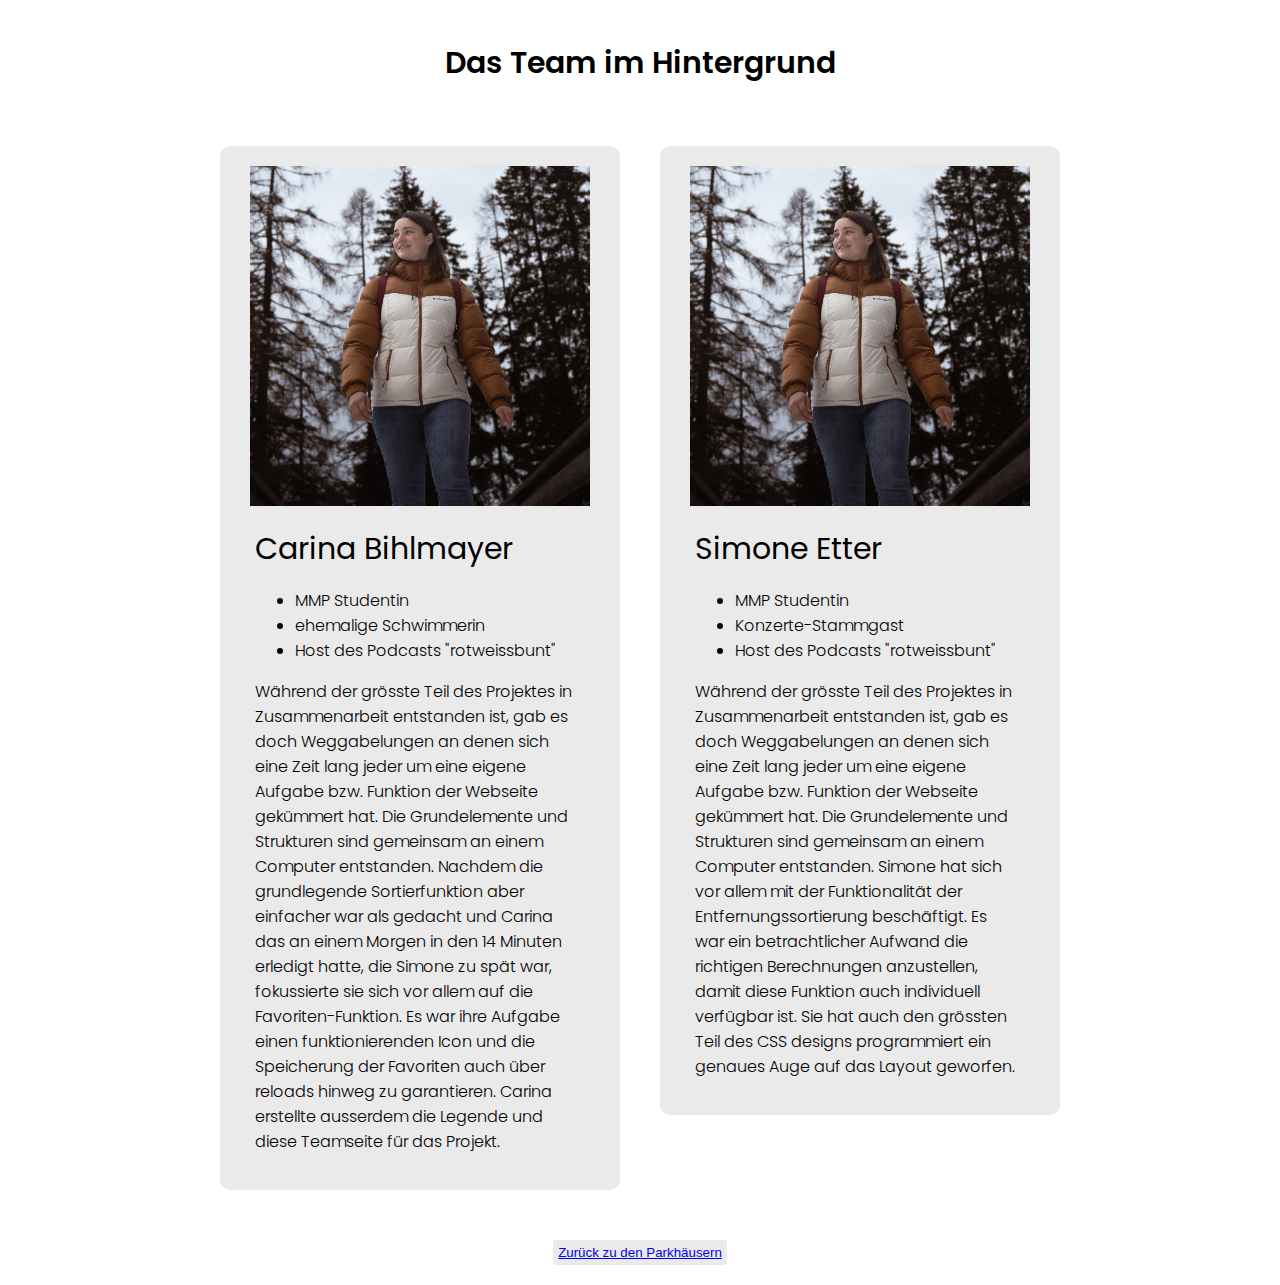
==== Team.html @ 96b1f92d "Teampage html und css" ====
<!DOCTYPE html>
<html lang="de">
    <head>
        <meta charset="UTF-8">
        <meta name="viewport" content="width=device-width, initial-scale=1.0">
        <title>Document</title>
        <link rel="stylesheet" href="CSS/style.css">
        <link rel="stylesheet" href="CSS/teamstyle.css">
    
        <link rel="preconnect" href="https://fonts.googleapis.com">
        <link rel="preconnect" href="https://fonts.gstatic.com" crossorigin>
        <link href="https://fonts.googleapis.com/css2?family=Poppins:ital,wght@0,100;0,200;0,300;0,400;0,500;0,600;0,700;0,800;0,900;1,100;1,200;1,300;1,400;1,500;1,600;1,700;1,800;1,900&display=swap" rel="stylesheet">
    </head>
    <body>
<body>
    
    <header> Das Team im Hintergrund</header>

    <main>
        <div class="teamContainer">
            <div class="boxCarina">
                <img src="IMG/Carina.jpg" alt="Carina">
                <div class="infos">
                    <h2 class="name">Carina Bihlmayer</h2>
                    <ul>
                        <li>MMP Studentin</li>
                        <li>ehemalige Schwimmerin</li>
                        <li>Host des Podcasts "rotweissbunt"</li>
                    </ul>
                <p> Während der grösste Teil des Projektes in Zusammenarbeit entstanden ist, gab es doch Weggabelungen an denen sich eine Zeit lang jeder um eine eigene Aufgabe bzw. Funktion der Webseite gekümmert hat. Die Grundelemente und Strukturen sind gemeinsam an einem Computer entstanden. Nachdem die grundlegende Sortierfunktion aber einfacher war als gedacht und Carina das an einem Morgen in den 14 Minuten erledigt hatte, die Simone zu spät war, fokussierte sie sich vor allem auf die Favoriten-Funktion. Es war ihre Aufgabe einen funktionierenden Icon und die Speicherung der Favoriten auch über reloads hinweg zu garantieren. Carina erstellte ausserdem die Legende und diese Teamseite für das Projekt. </p>
                </div>
            </div>


            <div class="boxSimone">
                <img src="IMG/Carina.jpg" alt="Carina">
                <div class="infos">
                    <h2 class="name">Simone Etter</h2>
                    <ul>
                        <li>MMP Studentin</li>
                        <li>Konzerte-Stammgast</li>
                        <li>Host des Podcasts "rotweissbunt"</li>
                    </ul>
                <p>Während der grösste Teil des Projektes in Zusammenarbeit entstanden ist, gab es doch Weggabelungen an denen sich eine Zeit lang jeder um eine eigene Aufgabe bzw. Funktion der Webseite gekümmert hat. Die Grundelemente und Strukturen sind gemeinsam an einem Computer entstanden. Simone hat sich vor allem mit der Funktionalität der Entfernungssortierung beschäftigt. Es war ein betrachtlicher Aufwand die richtigen Berechnungen anzustellen, damit diese Funktion auch individuell verfügbar ist. Sie hat auch den grössten Teil des CSS designs programmiert ein genaues Auge auf das Layout geworfen. </p>
                </div>
            </div>   
        </div>

    </main>

    <footer> 
        <button class="buttons"> <a href="index.html">Zurück zu den Parkhäusern</a></button>
    </footer>
    
</body>
</html>
---- CSS/style.css ----
body{
    font-family: Poppins, sans-serif;
    font-weight: 300;
    font-style: light;
    background-color: white;
}


/* Media Queries: Mobile first */

header{
    font-size: 30px;
    font-weight: 600;
    text-align: center;
    margin: 40px 10px;
}

#searchBar{
    align: center;
}

h2{
    font-size: 1.3rem;
    font-family: Poppins, sans-serif;
    font-weight: 400;
    font-style: light;
    hyphens: auto;
    word-break: normal;
}

.parkhausKarte{
    background-color: rgb(235, 234, 234);
    margin: 10px;
    padding: 10px;
    border-radius: 10px;
}
.topRowDiv {
    display: flex;
    align-items: center;
}

.icon{
    width: 50px;
    min-width: 50px;
    height: 50px;;
    border-radius: 10px;
    background-image: url(/IMG/parking_icon.png);
    background-size: 40px;
    background-repeat: no-repeat;
    background-position: center;
    flex-basis: auto;
}

.parkhausName {
    flex-grow: 2;
    text-wrap: none;
    padding-left: 10px;
}


.favoritIcon{
    font-size: 36px;
    background: none;
    border: none;
    color: rgb(255, 255, 255);
    flex-basis: auto;
    align-items: center;
    padding-bottom: 7px;
}

.markedFavoritIcon{
    font-size: 36px;
    background: none;
    border: none;
    color: rgb(255, 213, 0);
    flex-basis: auto;
    align-items: center;
    padding-bottom: 7px;
}

.detailAnzeige{
    display: none;
    flex-direction: row;
}

.detailAuflistung {
    list-style-type: none;
    padding-left: 60.5px;
    margin-top: 8px;
}

.freiePlatze{
    font-size: 16px;
    font-weight: 700;
    margin-bottom: 8px;
}

.offnungszeiten{
    margin-bottom: 8px;
}


footer {
    margin: 20px;
    margin-top: 30px;
    display: flex;
    flex-direction: column; 
    justify-content: flex-start; 
}


.legend-item::before {
    content: "";
    display: inline-block;
    width: 20px;
    height: 20px;
    background-color: var(--color);
    margin-right: 5px;
}

.legend-item {
    font-size: 14px;
}

.footerText a:hover{
    color: rgb(0, 64, 255);
    cursor: pointer;
}





  /* Medium devices (tablets, 600px and up) */
  @media (min-width: 600px) {
    html {
      font-size: 16px;
    }
  

  }
  
  
  
  /* Large devices (desktops, 1200px and up) */
  @media (min-width: 1200px) {
    html {
      font-size: 18px;
    }

  .cardParkhausContainer{
    display: flex;
    flex-direction: row;
    flex-wrap: wrap;
    justify-content: center;
  }

  .parkhausKarte{
    width: 400px;
    height: 250px;
    padding: 20px;
  }

  .parkhausName{
    padding-left: 20px;
  }
  
  .detailAnzeige{
     display: grid;
     flex-direction: row;
    }

   .detailAuflistung {
    padding-left: 70.5px
  }


footer{
    display: flex;
    flex-direction: row;
}

.footerText{
    margin-left: auto;
}

.legend {
    display: flex;
}

.legend-item {
    display: flex;
    align-items: center;
    margin-right: 20px; /* Abstand zwischen den Legendenelementen */
}

.legend-item::before {
    content: "";
    display: inline-block;
    width: 20px;
    height: 20px;
    background-color: var(--color);
    margin-right: 5px;
}

.legend-item {
    font-size: 14px;
}

.footerText a:hover{
    color: rgb(0, 64, 255);
    cursor: pointer;
}

}
---- CSS/teamstyle.css ----
.teamContainer {
    display: flex;
    flex-direction: column; /* Anordnung der Boxen untereinander */
    align-items: center; /* Zentriert die Boxen horizontal */
}

.boxCarina,
.boxSimone {
    width: calc(100% - 40px); /* Maximale Breite der Boxen */
    max-width: 400px; /* Maximale Breite der Boxen */
    background-color: rgb(235, 234, 234);
    padding: 20px;
    box-sizing: border-box;
    border-radius: 10px;
    margin-bottom: 20px; /* Abstand zwischen den Boxen */
}

.boxCarina img,
.boxSimone img {
    display: block;
    margin: 0 auto;
    width: 100%;
    max-width: 100%;
}

.infos {
    max-width: calc(100% - 40px);
    margin-left: 0; /* Links bündig */
    margin-top: 20px;
}

.name {
    margin-top: 0;
    margin-bottom: 10px; /* Abstand unter dem Namen */
    font-size: 24px; /* Kleinere Schriftgröße */
}

.infos p {
    margin-top: 10px;
    max-width: 100%;
}

footer{
    display: flex;
    justify-content: center;
}

.buttons{
    background-color: rgb(235, 234, 234);
    border: none;
    border-radius: 3px;
    padding: 5px;
}

.buttons:hover{
    background-color: rgb(192, 192, 192);
    color: white;
    cursor: pointer;
}





@media (min-width: 600px) {
    html {
      font-size: 16px;
    }


    .teamContainer {
        display: flex;
        justify-content: center; /* Boxen nebeneinander mit gleichmäßigem Abstand */
        flex-direction: row;
        align-items: flex-start;

    }
    
    .boxCarina,
    .boxSimone {
        width: calc(100% - 10px); /* 60% Breite minus 10px für den Abstand zwischen den Boxen */
        background-color: rgb(235, 234, 234); /* Dunkelgrauer Hintergrund */
        padding: 20px; /* Innenabstand */
        box-sizing: border-box; /* Padding wird nicht zur Breite hinzugefügt */
        border-radius: 10px;
        margin: 20px;
    }
    
    .boxCarina img,
    .boxSimone img {
        display: block;
        margin: 0 auto; /* Zentriert das Bild horizontal */
        width: calc(100% - 20px); /* Bildbreite 100% minus doppelter Innenabstand */
        max-width: 100%; /* Bild wird nicht über die Box hinaus skaliert */
    }
    
    .infos {
        max-width: calc(100% - 20px); /* Maximale Breite des Infoblocks */
        margin-left: 15px;
        margin-top: 20px; /* Abstand zum Bild */
    }

    .name{
        margin-top: 0px;
        margin-bottom: 0px;
        font-size: 30px;
    }
    
    .infos p {
        margin-top: 10px; /* Abstand zwischen Aufgabenliste und Erklärtext */
        max-width: calc(100% - 20px); /* Maximale Breite des Erklärtextes */
    }

}
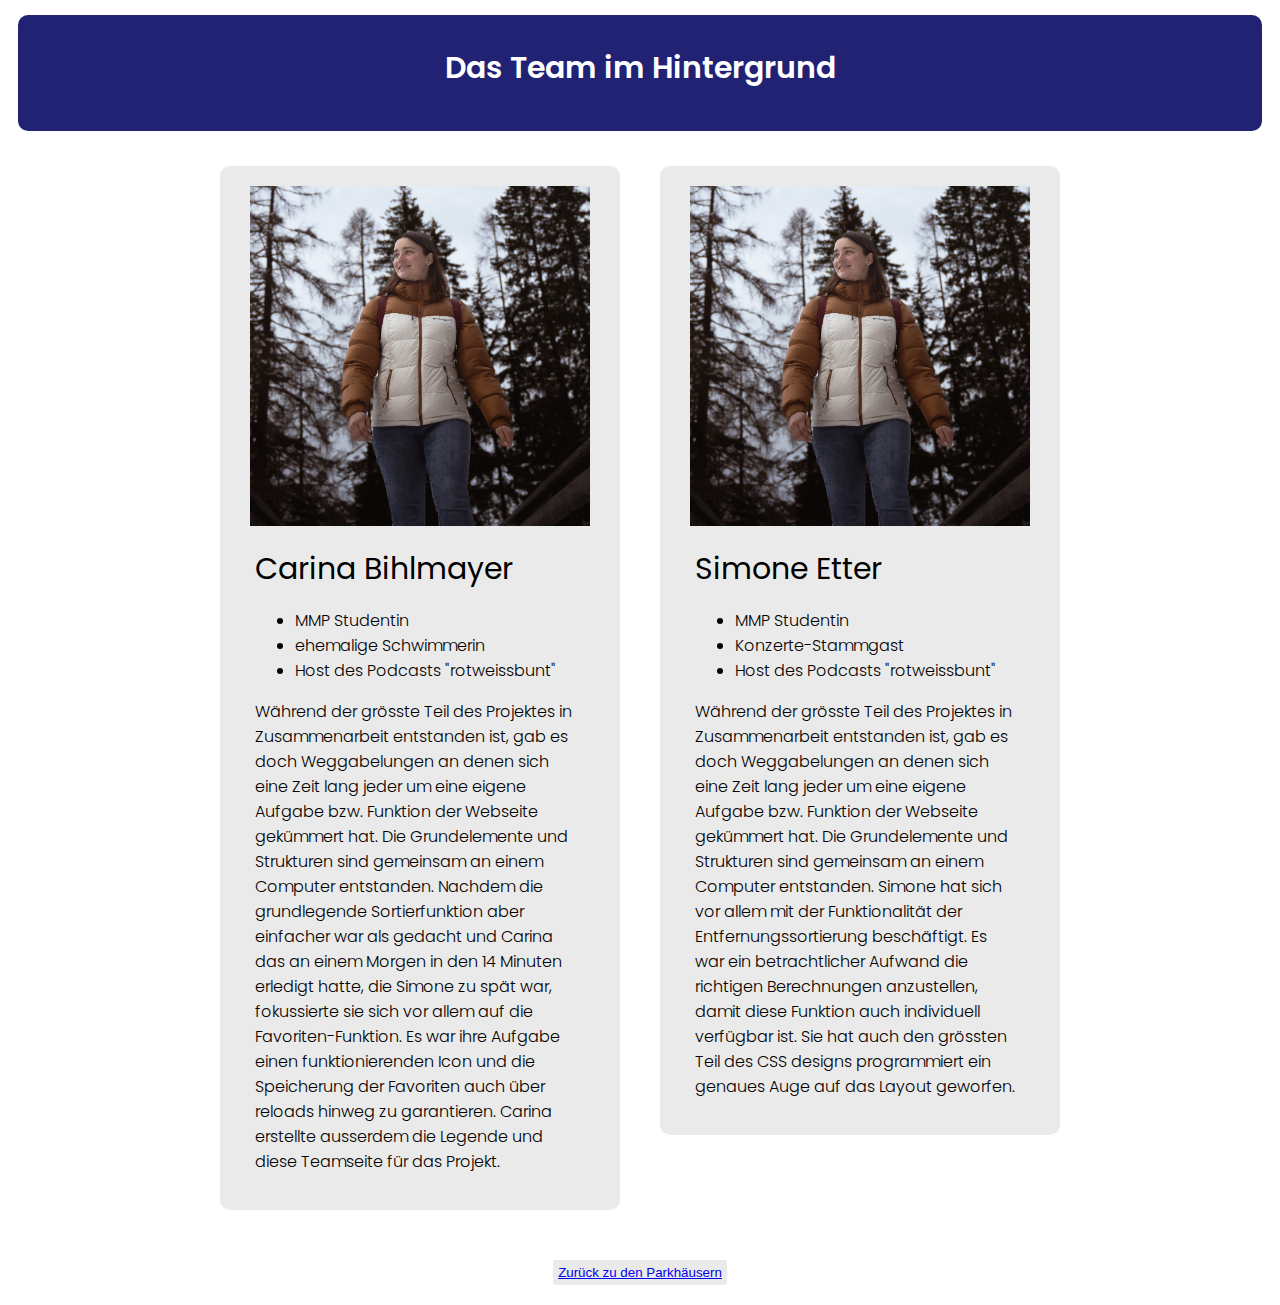
==== commit 9cbba083: "Teampage Quick Fix" ====
--- a/Team.html
+++ b/Team.html
@@ -14,7 +14,9 @@
     <body>
 <body>
     
-    <header> Das Team im Hintergrund</header>
+    <header> 
+        <h1>Das Team im Hintergrund</h1>
+    </header>
 
     <main>
         <div class="teamContainer">
--- a/CSS/style.css
+++ b/CSS/style.css
@@ -2,22 +2,47 @@
     font-family: Poppins, sans-serif;
     font-weight: 300;
     font-style: light;
-    background-color: white;
 }
 
 
 /* Media Queries: Mobile first */
 
 header{
+    background-color: #212274;
+    padding-top: 10px;
+    padding-bottom: 10px;
+    margin: 15px 10px;
+    border-radius: 10px;
+}
+
+h1{
+    color: white;
     font-size: 30px;
     font-weight: 600;
     text-align: center;
-    margin: 40px 10px;
-}
-
-#searchBar{
-    align: center;
-}
+    margin: 20px 10px 30px 10px ;
+}
+
+#searchInput {
+    display: block;
+    margin-left: auto;
+    margin-right: auto;
+    margin-bottom: 15px;
+    height: 25px;
+    width: 200px;
+    border-radius: 3px;
+}
+
+#sortDropdown {
+    display: block;
+    margin-left: auto;
+    margin-right: auto;
+    margin-bottom: 20px;
+    height: 20px;
+    width: 150px;
+}
+
+
 
 h2{
     font-size: 1.3rem;
@@ -66,6 +91,7 @@
     flex-basis: auto;
     align-items: center;
     padding-bottom: 7px;
+    padding-right: 10px;
 }
 
 .markedFavoritIcon{
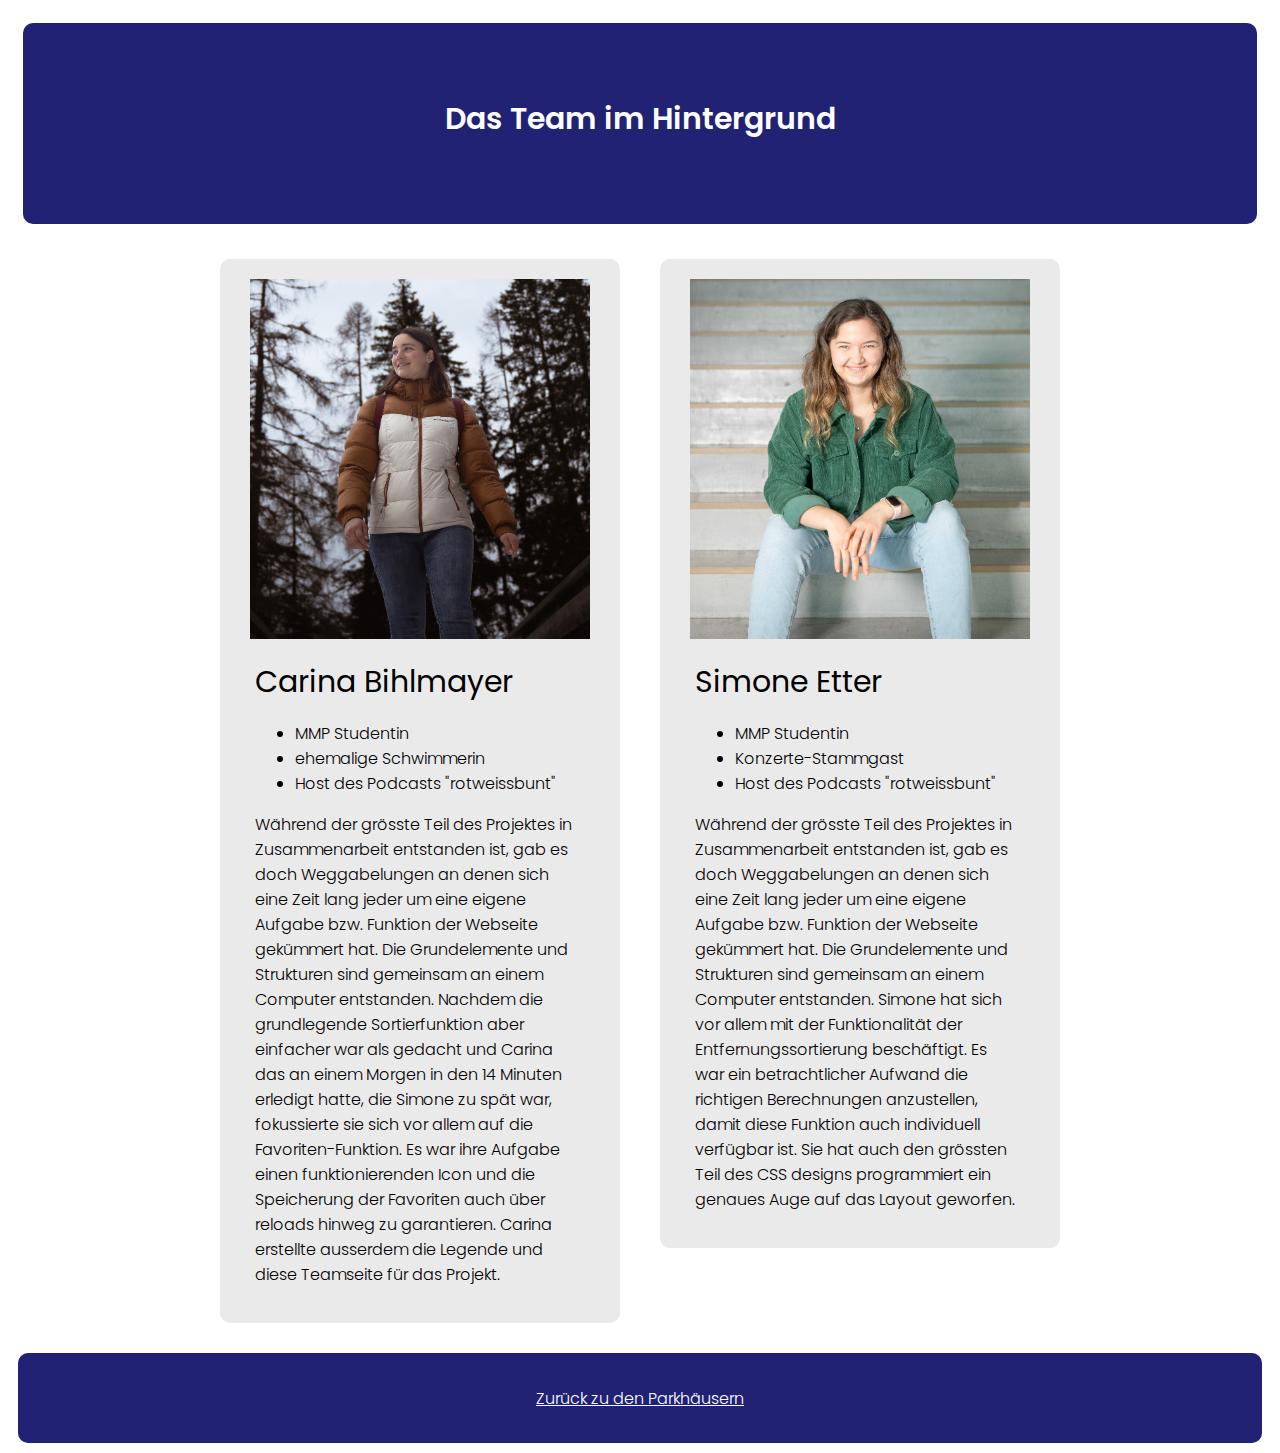
==== commit baf6a4e3: "Teamseite: Bild Simone, Footer und Header" ====
--- a/Team.html
+++ b/Team.html
@@ -21,7 +21,7 @@
     <main>
         <div class="teamContainer">
             <div class="boxCarina">
-                <img src="IMG/Carina.jpg" alt="Carina">
+                <img class="teamBild" src="IMG/Carina.jpg" alt="Carina">
                 <div class="infos">
                     <h2 class="name">Carina Bihlmayer</h2>
                     <ul>
@@ -35,7 +35,7 @@
 
 
             <div class="boxSimone">
-                <img src="IMG/Carina.jpg" alt="Carina">
+                <img src="IMG/A7400678_downsized.jpg" alt="Simone">
                 <div class="infos">
                     <h2 class="name">Simone Etter</h2>
                     <ul>
@@ -51,7 +51,7 @@
     </main>
 
     <footer> 
-        <button class="buttons"> <a href="index.html">Zurück zu den Parkhäusern</a></button>
+        <div class="buttons"> <a href="index.html">Zurück zu den Parkhäusern</a></div>  
     </footer>
     
 </body>
--- a/CSS/style.css
+++ b/CSS/style.css
@@ -2,6 +2,7 @@
     font-family: Poppins, sans-serif;
     font-weight: 300;
     font-style: light;
+    scroll-behavior: smooth;
 }
 
 
@@ -9,10 +10,11 @@
 
 header{
     background-color: #212274;
-    padding-top: 10px;
     padding-bottom: 10px;
-    margin: 15px 10px;
-    border-radius: 10px;
+    border-radius: 25px;
+    position: sticky;
+    top: 0px;
+    border: white 15px solid;
 }
 
 h1{
@@ -20,7 +22,7 @@
     font-size: 30px;
     font-weight: 600;
     text-align: center;
-    margin: 20px 10px 30px 10px ;
+    margin: 30px 10px 30px 10px ;
 }
 
 #searchInput {
@@ -148,9 +150,24 @@
     font-size: 14px;
 }
 
+footer{
+    background-color: #212274;
+    color: white;
+    margin: 10px;
+    padding: 15px;
+    border-radius: 10px;
+}
+
+.footerText a{
+    color: white;
+    text-decoration: underline;
+
+}
+
 .footerText a:hover{
     color: rgb(0, 64, 255);
     cursor: pointer;
+    text-decoration: none;
 }
 
 
--- a/CSS/teamstyle.css
+++ b/CSS/teamstyle.css
@@ -1,3 +1,10 @@
+header{
+    height: 191.33px;
+    display: flex;
+    align-items: center;
+    justify-content: center; /* Optional, wenn Sie den Titel auch horizontal zentrieren möchten */
+}
+
 .teamContainer {
     display: flex;
     flex-direction: column; /* Anordnung der Boxen untereinander */
@@ -20,7 +27,12 @@
     display: block;
     margin: 0 auto;
     width: 100%;
-    max-width: 100%;
+    height: 360px; /* Set the height to 100% */
+    object-fit: cover; /* Crop the image to fit the container */
+    }
+
+.teamBild{
+    margin: 0px;
 }
 
 .infos {
@@ -40,20 +52,18 @@
     max-width: 100%;
 }
 
-footer{
+footer .buttons{
     display: flex;
     justify-content: center;
+    height: 60px;
+    align-items: center;
 }
 
-.buttons{
-    background-color: rgb(235, 234, 234);
-    border: none;
-    border-radius: 3px;
-    padding: 5px;
+.buttons a{
+    color: white;
 }
 
 .buttons:hover{
-    background-color: rgb(192, 192, 192);
     color: white;
     cursor: pointer;
 }
@@ -111,4 +121,12 @@
         max-width: calc(100% - 20px); /* Maximale Breite des Erklärtextes */
     }
 
+    footer {
+        display: flex;
+        justify-content: center;
+        padding: 15px;
+        height: 60px;
+        align-items: center;
+    }
+
 }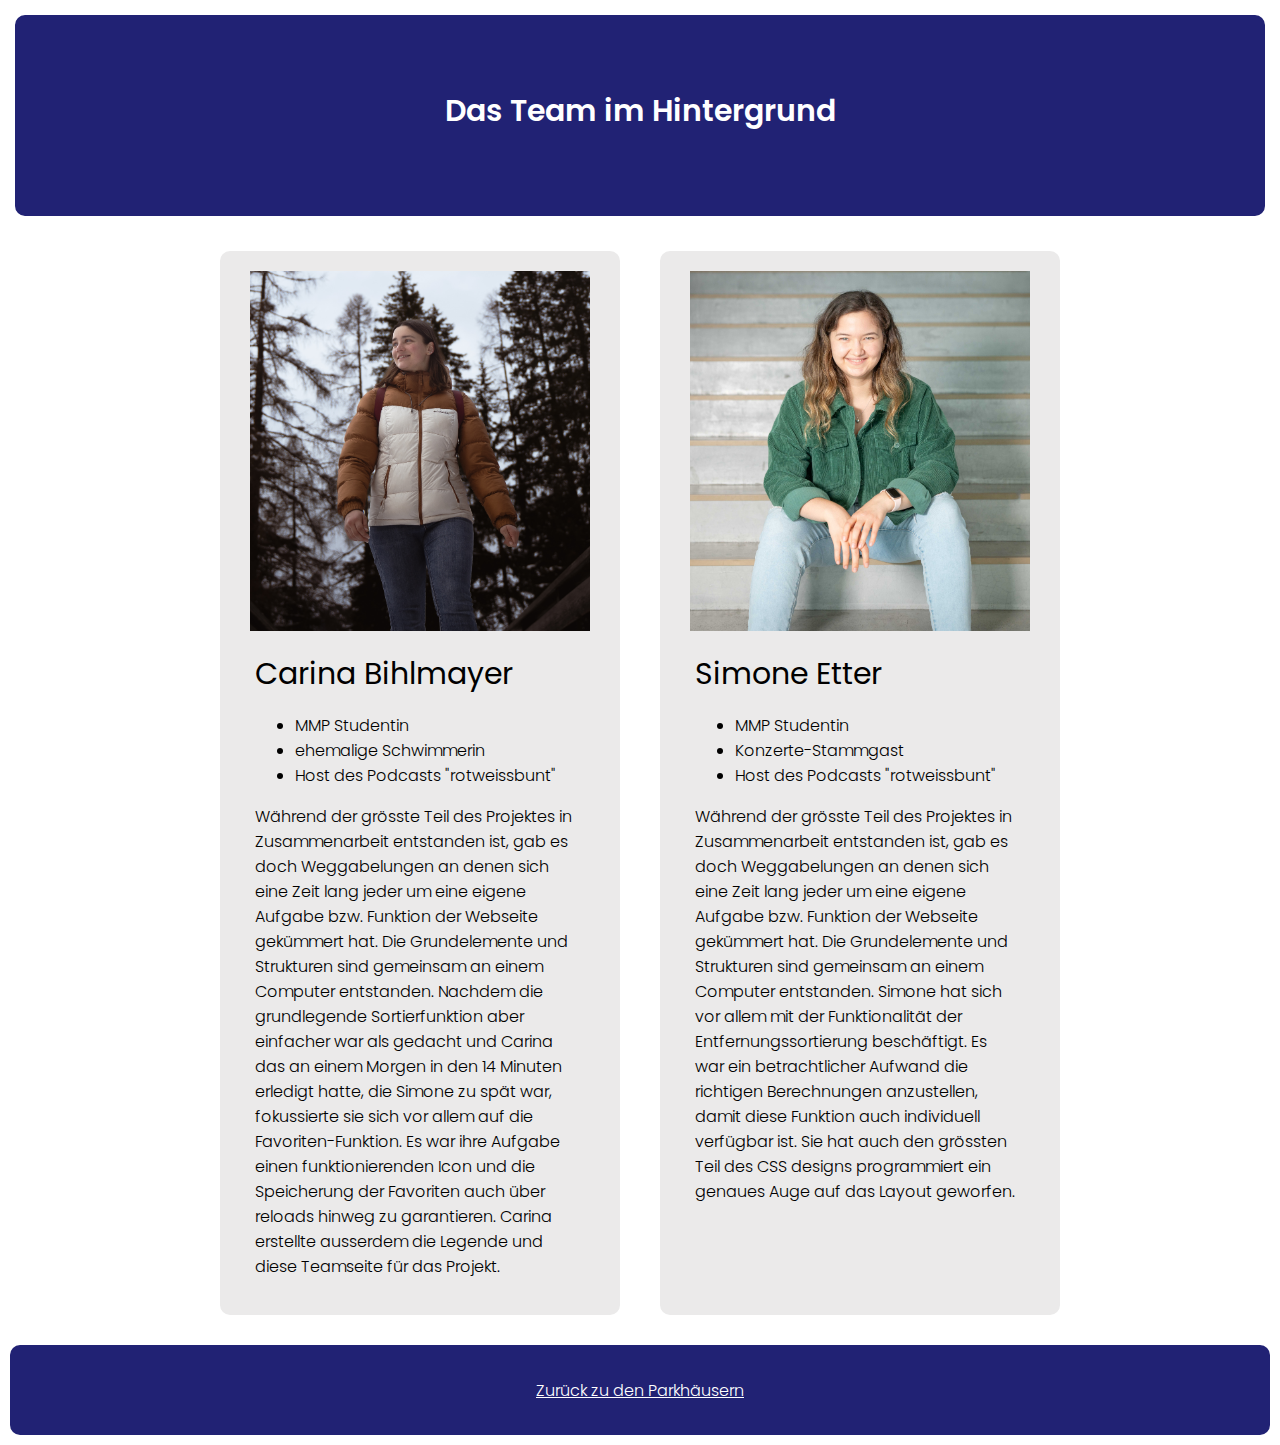
==== commit 79a9235f: "Code Validierung" ====
--- a/Team.html
+++ b/Team.html
@@ -11,7 +11,7 @@
         <link rel="preconnect" href="https://fonts.gstatic.com" crossorigin>
         <link href="https://fonts.googleapis.com/css2?family=Poppins:ital,wght@0,100;0,200;0,300;0,400;0,500;0,600;0,700;0,800;0,900;1,100;1,200;1,300;1,400;1,500;1,600;1,700;1,800;1,900&display=swap" rel="stylesheet">
     </head>
-    <body>
+
 <body>
     
     <header> 
--- a/CSS/style.css
+++ b/CSS/style.css
@@ -3,10 +3,24 @@
     font-weight: 300;
     font-style: light;
     scroll-behavior: smooth;
-}
-
-
-/* Media Queries: Mobile first */
+    display: flex;
+    flex-direction: column;
+    min-height: 100vh;
+    margin: 0;
+}
+
+main{
+    flex: 1 0 auto;
+}
+
+footer{
+    flex-shrink: 0;
+}
+
+/* -------------------------------------Mobile-first-design -------------------------------------*/
+#page p{
+    text-align: center;
+}
 
 header{
     background-color: #212274;
@@ -15,6 +29,7 @@
     position: sticky;
     top: 0px;
     border: white 15px solid;
+    z-index: 1;
 }
 
 h1{
@@ -44,8 +59,6 @@
     width: 150px;
 }
 
-
-
 h2{
     font-size: 1.3rem;
     font-family: Poppins, sans-serif;
@@ -60,7 +73,16 @@
     margin: 10px;
     padding: 10px;
     border-radius: 10px;
-}
+    transition: transform 0.3s;
+    position: relative; /* Ermöglicht die Verwendung von z-index */
+    z-index: 0; 
+}
+
+.parkhausKarte:hover {
+    transform: translateY(-5px); 
+    background-color: rgb(223, 220, 220);
+  }
+
 .topRowDiv {
     display: flex;
     align-items: center;
@@ -80,12 +102,10 @@
 
 .parkhausName {
     flex-grow: 2;
-    text-wrap: none;
     padding-left: 10px;
 }
 
-
-.favoritIcon{
+.favoritIcon{ /* Favoriten Icon Idle */
     font-size: 36px;
     background: none;
     border: none;
@@ -96,11 +116,17 @@
     padding-right: 10px;
 }
 
-.markedFavoritIcon{
+.favoritIcon:hover{
+    font-size: 38px;
+    cursor: pointer;
+    color: #3537a5;
+}
+
+.markedFavoritIcon{ /* Favoriten Icon wenn ausgewählt */
     font-size: 36px;
     background: none;
     border: none;
-    color: rgb(255, 213, 0);
+    color: #212274;
     flex-basis: auto;
     align-items: center;
     padding-bottom: 7px;
@@ -127,7 +153,6 @@
     margin-bottom: 8px;
 }
 
-
 footer {
     margin: 20px;
     margin-top: 30px;
@@ -135,7 +160,6 @@
     flex-direction: column; 
     justify-content: flex-start; 
 }
-
 
 .legend-item::before {
     content: "";
@@ -156,39 +180,37 @@
     margin: 10px;
     padding: 15px;
     border-radius: 10px;
-}
-
-.footerText a{
+;
+}
+
+.footerText a {
     color: white;
     text-decoration: underline;
-
-}
-
-.footerText a:hover{
-    color: rgb(0, 64, 255);
+}
+
+.footerText a:hover {
     cursor: pointer;
-    text-decoration: none;
-}
-
-
-
-
-
-  /* Medium devices (tablets, 600px and up) */
-  @media (min-width: 600px) {
+    color: white !important; 
+    font-weight: 500;
+}
+
+
+
+
+/* ------------------------------- Media Query for Medium devices (tablets, 600px and up) ----------------------------------------*/
+@media (min-width: 600px) {
     html {
       font-size: 16px;
     }
-  
-
-  }
-  
-  
-  
-  /* Large devices (desktops, 1200px and up) */
-  @media (min-width: 1200px) {
+}
+
+
+
+
+/* ------------------------------- Media Query for Large devices (desktops, 1200px and up) --------------------------------------*/
+@media (min-width: 1200px) {
     html {
-      font-size: 18px;
+    font-size: 18px;
     }
 
   .cardParkhausContainer{
@@ -196,62 +218,62 @@
     flex-direction: row;
     flex-wrap: wrap;
     justify-content: center;
-  }
+    }
 
   .parkhausKarte{
     width: 400px;
     height: 250px;
     padding: 20px;
-  }
+    }
 
   .parkhausName{
     padding-left: 20px;
-  }
+    }
   
   .detailAnzeige{
-     display: grid;
-     flex-direction: row;
+    display: grid;
+    flex-direction: row;
     }
 
    .detailAuflistung {
     padding-left: 70.5px
-  }
-
-
-footer{
-    display: flex;
-    flex-direction: row;
-}
-
-.footerText{
+    }
+
+
+    footer{
+    display: flex;
+    flex-direction: row;
+    }
+
+    .footerText{
     margin-left: auto;
-}
-
-.legend {
-    display: flex;
-}
-
-.legend-item {
+    }
+
+    .legend {
+    display: flex;
+    }
+
+    .legend-item {
     display: flex;
     align-items: center;
     margin-right: 20px; /* Abstand zwischen den Legendenelementen */
-}
-
-.legend-item::before {
+    }
+
+    .legend-item::before {
     content: "";
     display: inline-block;
     width: 20px;
     height: 20px;
     background-color: var(--color);
     margin-right: 5px;
-}
-
-.legend-item {
+    }
+
+    .legend-item {
     font-size: 14px;
-}
+    }
 
 .footerText a:hover{
-    color: rgb(0, 64, 255);
+    color: white;
     cursor: pointer;
 }
 
--- a/CSS/teamstyle.css
+++ b/CSS/teamstyle.css
@@ -1,3 +1,4 @@
+/* ------------------------------------------ Mobile-First Design ------------------------------------------- */
 header{
     height: 191.33px;
     display: flex;
@@ -20,7 +21,17 @@
     box-sizing: border-box;
     border-radius: 10px;
     margin-bottom: 20px; /* Abstand zwischen den Boxen */
+    transition: transform 0.3s;
+    position: relative; /* Ermöglicht die Verwendung von z-index */
+    z-index: 0; 
 }
+
+.boxCarina:hover,
+.boxSimone:hover{
+    transform: translateY(-5px); 
+    background-color: rgb(214, 213, 213);
+}
+
 
 .boxCarina img,
 .boxSimone img {
@@ -29,7 +40,7 @@
     width: 100%;
     height: 360px; /* Set the height to 100% */
     object-fit: cover; /* Crop the image to fit the container */
-    }
+}
 
 .teamBild{
     margin: 0px;
@@ -37,7 +48,7 @@
 
 .infos {
     max-width: calc(100% - 40px);
-    margin-left: 0; /* Links bündig */
+    margin-left: 0; 
     margin-top: 20px;
 }
 
@@ -66,24 +77,23 @@
 .buttons:hover{
     color: white;
     cursor: pointer;
+    font-weight: 500;
 }
 
 
 
 
-
+/* --------------------------------------- Media Query für Geräte ab 600px Breit ------------------------------------------------ */
 @media (min-width: 600px) {
     html {
       font-size: 16px;
     }
 
-
     .teamContainer {
         display: flex;
         justify-content: center; /* Boxen nebeneinander mit gleichmäßigem Abstand */
         flex-direction: row;
-        align-items: flex-start;
-
+        align-items: stretch; /* Boxen gleiche Höhe */
     }
     
     .boxCarina,
@@ -128,5 +138,4 @@
         height: 60px;
         align-items: center;
     }
-
 }